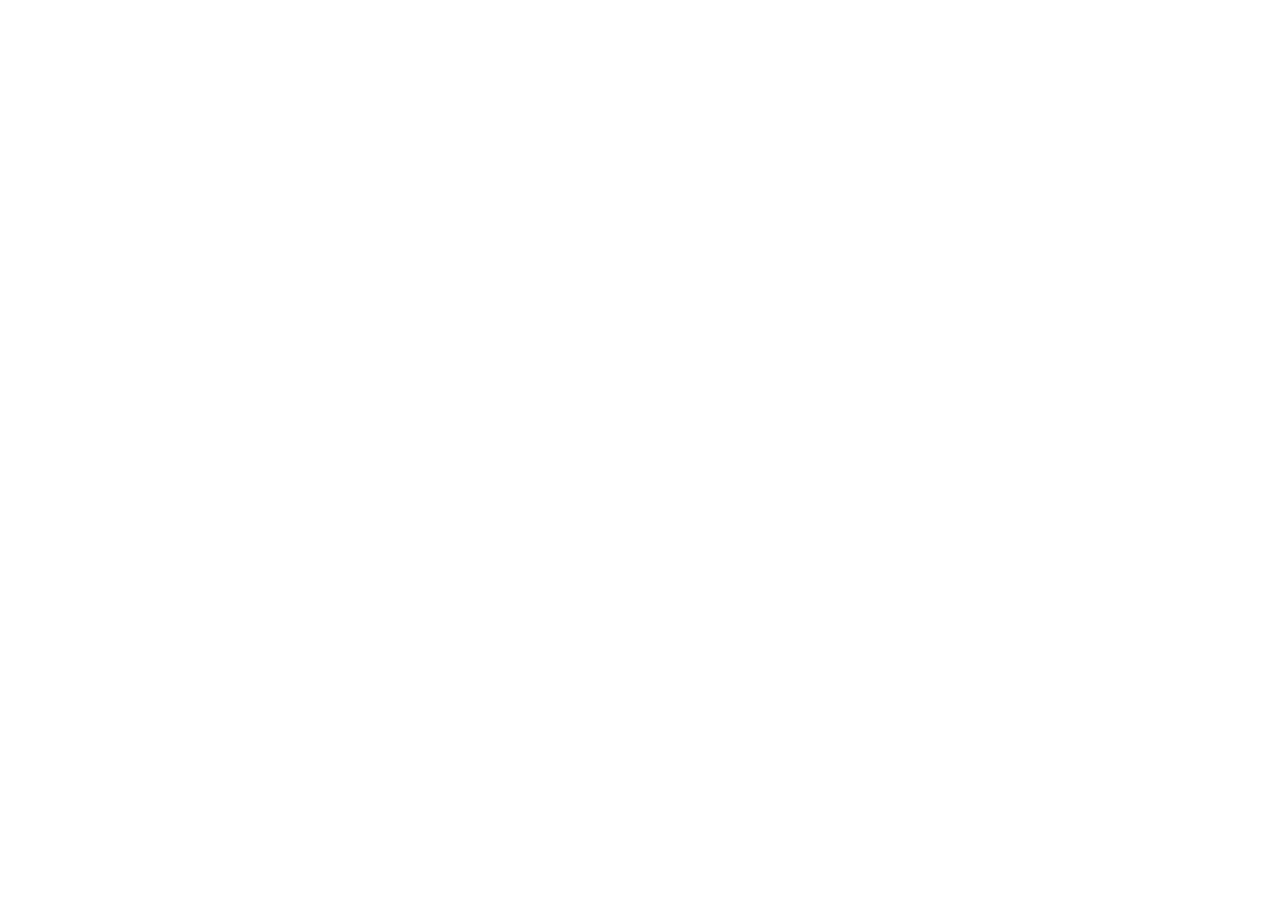
==== index.html @ f7b5b0d2 "feat: make exam overview collapsible" ====
<!doctype html>
<html lang="ko">
  <head>
    <meta charset="UTF-8" />
    <meta
      name="viewport"
      content="width=device-width, initial-scale=1, viewport-fit=cover"
    />
    <title>AWS AI Practitioner 문제 연습장</title>
    <link rel="stylesheet" href="./styles.css" />
  </head>
  <body>
    <div class="app-shell">
      <header class="hero" id="hero">
        <p class="hero__eyebrow">AWS AI Practitioner</p>
        <h1>문제 연습장</h1>
        <p class="hero__copy">
          모바일에서 빠르게 문제를 풀고, 정답 이유와 오답 포인트를 바로 확인할 수
          있게 구성했습니다.
        </p>
        <div class="hero__stats" id="hero-stats"></div>
        <div class="hero__actions">
          <div class="start-mode-group" aria-label="시작 방식 선택">
            <a class="primary-button primary-link hero__start-button" href="./question/?order=random">
              랜덤 시작
            </a>
            <a class="secondary-button primary-link hero__start-button" href="./question/?order=sequence">
              순서대로 시작
            </a>
            <a class="secondary-button primary-link hero__start-button" href="./question/?order=reverse">
              역순 시작
            </a>
          </div>
          <section class="exam-launch" aria-label="실전 65문제 모의시험">
            <div class="exam-launch__copy">
              <p class="exam-launch__eyebrow">실전 65문제</p>
              <h2>90분 모의시험</h2>
              <p class="exam-launch__desc">
                도메인 비중 20/24/28/14/14를 반영해 65문항을 구성하고, 이 중
                15문항은 비채점 허수 문항으로 처리합니다.
              </p>
            </div>
            <a class="primary-button primary-link hero__start-button" href="./question/?session=exam&fresh=1">
              실전 시작
            </a>
          </section>
          <button
            class="secondary-button hero__reset-button"
            id="reset-progress-button"
            data-reset-progress="true"
            type="button"
          >
            처음부터 다시 풀기
          </button>
          <p class="hero__hint">
            시작하면 랜딩 영역은 사라지고 문제 화면만 표시됩니다.
          </p>
        </div>
      </header>

      <details class="overview-board exam-overview" id="exam-overview" open>
        <summary class="overview-board__header exam-overview__summary">
          <div>
            <p class="overview-board__eyebrow">시험 정보</p>
            <h2>AWS Certified AI Practitioner 시험 개요</h2>
          </div>
          <div class="exam-overview__summary-side">
            <span class="pill pill--muted exam-overview__level">입문 수준</span>
            <span class="exam-overview__toggle" aria-hidden="true"></span>
          </div>
        </summary>
        <div class="exam-overview__content">
          <div class="exam-overview__purpose">
          <p class="exam-overview__section-title">목적</p>
          <p class="overview-board__copy exam-overview__purpose-copy">
            AI, ML 및 생성형 AI의 기본 개념을 이해하고, 이를 AWS 환경에서 비즈니스
            문제 해결에 적용하며, 안전하고 책임감 있게 운영할 수 있는 기초 역량을
            검증하는 입문 수준 시험입니다.
          </p>
          </div>
          <div class="exam-overview__grid" aria-label="시험 구성 요약">
            <article class="exam-info-card">
              <p class="exam-info-card__label">시간</p>
              <strong class="exam-info-card__value">준비 10분 + 시험 90분</strong>
              <p class="exam-info-card__meta">2026-05-16 (토) 15:45~17:05</p>
            </article>
            <article class="exam-info-card">
              <p class="exam-info-card__label">문항 수 및 유형</p>
              <strong class="exam-info-card__value">총 65문항</strong>
              <p class="exam-info-card__meta">
                객관식, 복수응답, 순서배열, 매칭형
              </p>
            </article>
            <article class="exam-info-card">
              <p class="exam-info-card__label">합격 기준</p>
              <strong class="exam-info-card__value">700점 이상</strong>
              <p class="exam-info-card__meta">Scaled score 기준 합격</p>
            </article>
          </div>
          <div class="exam-domain-board">
            <div class="exam-domain-board__header">
              <div>
                <p class="exam-overview__section-title">출제 범위</p>
                <p class="exam-domain-board__copy">
                  실전 65문제 모의시험도 아래 비중 20/24/28/14/14를 반영해
                  구성합니다.
                </p>
              </div>
            </div>
            <div class="exam-domain-list" aria-label="콘텐츠 도메인 목록">
              <article class="exam-domain-card">
                <span class="exam-domain-card__index">1</span>
                <div class="exam-domain-card__body">
                  <div class="exam-domain-card__top">
                    <h3>AI 및 ML의 기초</h3>
                    <span class="exam-domain-card__weight">20%</span>
                  </div>
                  <p>기본 AI 개념, 실제 사용 사례, ML 개발 수명주기</p>
                </div>
              </article>
              <article class="exam-domain-card">
                <span class="exam-domain-card__index">2</span>
                <div class="exam-domain-card__body">
                  <div class="exam-domain-card__top">
                    <h3>GenAI의 기초</h3>
                    <span class="exam-domain-card__weight">24%</span>
                  </div>
                  <p>GenAI 개념, 기능과 한계, 활용 방식</p>
                </div>
              </article>
              <article class="exam-domain-card">
                <span class="exam-domain-card__index">3</span>
                <div class="exam-domain-card__body">
                  <div class="exam-domain-card__top">
                    <h3>파운데이션 모델 적용</h3>
                    <span class="exam-domain-card__weight">28%</span>
                  </div>
                  <p>파운데이션 모델을 업무에 적용하는 방법</p>
                </div>
              </article>
              <article class="exam-domain-card">
                <span class="exam-domain-card__index">4</span>
                <div class="exam-domain-card__body">
                  <div class="exam-domain-card__top">
                    <h3>책임 있는 AI에 대한 가이드라인</h3>
                    <span class="exam-domain-card__weight">14%</span>
                  </div>
                  <p>투명성, 설명가능성, 책임 있는 개발 원칙</p>
                </div>
              </article>
              <article class="exam-domain-card">
                <span class="exam-domain-card__index">5</span>
                <div class="exam-domain-card__body">
                  <div class="exam-domain-card__top">
                    <h3>AI 솔루션의 보안, 규정 준수 및 거버넌스</h3>
                    <span class="exam-domain-card__weight">14%</span>
                  </div>
                  <p>보안, 규정 준수, 거버넌스, 데이터 상주 같은 운영 이슈</p>
                </div>
              </article>
            </div>
          </div>
        </div>
      </details>

      <section class="overview-board" id="overview-board">
        <div class="overview-board__header">
          <div>
            <p class="overview-board__eyebrow">문제 상태</p>
            <h2>전체 문제 목록</h2>
          </div>
        </div>
        <p class="overview-board__copy">
          회색은 아직 안 푼 문제, 초록은 맞춘 문제, 빨강은 틀린 문제입니다.
        </p>
        <div class="question-status-summary" id="question-status-summary-overview"></div>
        <div class="question-palette question-palette--overview" id="question-palette-overview"></div>
      </section>

      <section class="overview-board overview-board--search" id="search-board">
        <div class="overview-board__header">
          <div>
            <p class="overview-board__eyebrow">문제 검색</p>
            <h2>단어 또는 문장으로 찾기</h2>
          </div>
        </div>
        <p class="overview-board__copy">
          문제 본문, 보기, 해설, 용어정리 안에 들어 있는 단어를 기준으로 검색합니다.
        </p>
        <label class="search-field">
          <span>검색어</span>
          <input
            id="overview-search-input"
            type="search"
            placeholder="예: Guardrails, RAG, bias, prompt injection"
          />
        </label>
        <div class="search-result-summary" id="overview-search-summary">
          검색어를 입력하면 관련 문제 목록이 나옵니다.
        </div>
        <div class="search-result-list" id="overview-search-results"></div>
      </section>

      <main class="main-content is-hidden" id="main-content">
        <section class="panel panel--quiz is-active" id="quiz-panel">
          <div class="panel__toolbar">
            <div class="segmented" role="tablist" aria-label="문제 모드">
              <button class="segmented__button is-active" data-mode="random" type="button">
                문제 풀이
              </button>
              <button class="segmented__button" data-mode="wrong" type="button">
                오답 다시 풀기
              </button>
              <button class="segmented__button" data-mode="glossary" type="button">
                용어정리 모음
              </button>
            </div>
          </div>

          <section class="quiz-view" id="quiz-view">
            <div class="quiz-meta">
              <div class="quiz-meta__badges">
                <span class="pill" id="mode-badge">문제 풀이</span>
                <span class="pill pill--muted" id="question-id">Q 1</span>
                <span class="pill pill--domain is-hidden" id="domain-badge">도메인 1</span>
              </div>
              <div class="quiz-meta__actions">
                <button class="ghost-button quiz-meta__list-button" id="open-question-search-button" type="button">
                  문제 검색
                </button>
                <button class="ghost-button quiz-meta__list-button" id="open-question-sheet-button" type="button">
                  문제 풀이 현황
                </button>
              </div>
            </div>
            <p class="quiz-meta__copy is-hidden" id="question-meta-copy"></p>
            <div class="quiz-progress" id="quiz-progress">
              <span class="pill pill--progress" id="progress-completed">완료 0문제</span>
              <span class="pill pill--success pill--progress" id="progress-correct">정답 0문제</span>
              <span class="pill pill--muted pill--progress" id="progress-remaining">남음 409문제</span>
              <span class="pill pill--danger pill--progress" id="progress-wrong">오답 0문제</span>
            </div>
            <section class="exam-banner is-hidden" id="exam-banner">
              <div class="exam-banner__top">
                <div>
                  <p class="exam-banner__eyebrow">실전 65문제</p>
                  <h3 class="exam-banner__title">AIF-C01 모의시험</h3>
                </div>
                <div class="exam-timer" id="exam-timer">90:00</div>
              </div>
              <div class="exam-banner__pills">
                <span class="pill pill--progress" id="exam-progress-index">1 / 65</span>
                <span class="pill pill--muted pill--progress" id="exam-progress-answered">응답 0문제</span>
                <span class="pill pill--danger pill--progress" id="exam-progress-remaining-time">남은 90:00</span>
              </div>
              <p class="exam-banner__copy">
                도메인 비중을 반영한 총 65문항 중 15문항은 비채점입니다. 시험 중에는
                어떤 문항이 허수인지 표시되지 않고, 정답과 해설은 종료 후에만
                공개됩니다.
              </p>
            </section>

            <article class="question-card" id="question-card">
              <div class="question-card__header">
                <h2 id="question-title">문제를 불러오는 중입니다.</h2>
              </div>
              <p class="question-card__subtitle" id="question-subtitle">
                단일 선택, 복수 선택, 매칭형, 순서형 문제를 제공합니다.
              </p>
              <div class="question-card__body">
                <p class="question-card__prompt" id="question-prompt"></p>
                <p class="question-card__prompt question-card__prompt--english is-hidden" id="question-prompt-english"></p>
              </div>
            </article>

            <form class="options" id="options-form"></form>

            <div class="action-row" id="action-row">
              <button class="primary-button" id="check-answer-button" type="button" disabled>
                정답 확인
              </button>
            </div>

            <section class="feedback-card is-hidden" id="feedback-card"></section>
            <section class="exam-result-card is-hidden" id="exam-result-card"></section>

            <section class="wrong-note is-hidden" id="wrong-note-summary">
              <div class="wrong-note__header">
                <h3>오답 노트</h3>
                <div class="wrong-note__actions">
                  <button class="ghost-button" id="remove-current-wrong-button" type="button">
                    현재 문제 제거
                  </button>
                  <button class="ghost-button" id="clear-wrong-button" type="button">
                    초기화
                  </button>
                </div>
              </div>
              <div id="wrong-note-list"></div>
            </section>
          </section>

          <section class="glossary-view is-hidden" id="glossary-view">
            <div class="glossary-toolbar">
              <label class="search-field">
                <span>검색</span>
                <input
                  id="glossary-search"
                  type="search"
                  placeholder="예: RAG, Bedrock, Temperature"
                />
              </label>
            </div>
            <div class="glossary-grid" id="glossary-grid"></div>
          </section>
        </section>

        <div class="floating-actions">
          <a class="ghost-button ghost-button--floating ghost-button--floating-secondary primary-link" href="./">
            홈
          </a>
          <button class="ghost-button ghost-button--floating" id="next-question-button" type="button">
            다음
          </button>
        </div>
      </main>

      <div class="sheet-backdrop is-hidden" id="question-sheet-backdrop"></div>
      <section class="question-sheet is-hidden" id="question-sheet" aria-hidden="true">
        <div class="question-sheet__grabber"></div>
        <div class="question-sheet__header">
          <div>
            <p class="question-sheet__eyebrow">문제 목록</p>
            <h2>전체 진행 현황</h2>
          </div>
          <button class="ghost-button" id="close-question-sheet-button" type="button">
            닫기
          </button>
        </div>
        <section class="question-sheet__search" id="question-sheet-search">
          <label class="search-field">
            <span>문제 검색</span>
            <input
              id="sheet-search-input"
              type="search"
              placeholder="예: temperature, fairness, Kendra"
            />
          </label>
          <div class="search-result-summary" id="sheet-search-summary">
            검색어를 입력하면 관련 문제 목록이 나옵니다.
          </div>
          <div class="search-result-list search-result-list--sheet" id="sheet-search-results"></div>
        </section>
        <div class="question-status-summary" id="question-status-summary-sheet"></div>
        <div class="question-palette" id="question-palette-sheet"></div>
      </section>
    </div>

    <script src="./questions.js"></script>
    <script src="./app.js"></script>
  </body>
</html>
---- styles.css ----
:root {
  --bg: #f6efe3;
  --bg-strong: #eedec9;
  --surface: rgba(255, 251, 245, 0.92);
  --surface-strong: #fff9f0;
  --line: rgba(137, 94, 42, 0.14);
  --line-strong: rgba(137, 94, 42, 0.24);
  --ink: #1f2937;
  --ink-soft: #5f6777;
  --accent: #ff6b2c;
  --accent-strong: #d94a11;
  --accent-wash: rgba(255, 107, 44, 0.12);
  --success: #1f8a52;
  --success-wash: rgba(31, 138, 82, 0.12);
  --danger: #cf3e36;
  --danger-wash: rgba(207, 62, 54, 0.12);
  --shadow: 0 16px 38px rgba(92, 64, 25, 0.12);
  --radius-xl: 28px;
  --radius-lg: 22px;
  --radius-md: 16px;
  --radius-sm: 12px;
  --font-sans: "SUIT Variable", "Pretendard Variable", "Noto Sans KR",
    "Apple SD Gothic Neo", sans-serif;
}

* {
  box-sizing: border-box;
}

html {
  min-height: 100%;
}

body {
  margin: 0;
  min-height: 100vh;
  background:
    radial-gradient(circle at top, rgba(255, 232, 189, 0.88), transparent 36%),
    linear-gradient(180deg, #fff8ef 0%, var(--bg) 58%, #e9ddcc 100%);
  color: var(--ink);
  font-family: var(--font-sans);
}

body.is-sheet-open {
  overflow: hidden;
}

button,
a,
input,
select {
  font: inherit;
}

.app-shell {
  width: min(100%, 760px);
  margin: 0 auto;
  padding: 20px 16px calc(32px + env(safe-area-inset-bottom));
}

.app-shell--started {
  padding-bottom: calc(120px + env(safe-area-inset-bottom));
}

.hero {
  position: relative;
  overflow: hidden;
  padding: 22px 20px;
  border: 1px solid rgba(255, 255, 255, 0.64);
  border-radius: 32px;
  background:
    linear-gradient(145deg, rgba(255, 255, 255, 0.8), rgba(255, 244, 230, 0.95)),
    linear-gradient(120deg, rgba(255, 107, 44, 0.08), transparent 40%);
  box-shadow: var(--shadow);
}

.hero::after {
  content: "";
  position: absolute;
  inset: auto -28px -44px auto;
  width: 148px;
  height: 148px;
  border-radius: 50%;
  background: rgba(255, 107, 44, 0.12);
  filter: blur(2px);
}

.hero__eyebrow {
  margin: 0 0 6px;
  color: var(--accent-strong);
  font-size: 0.82rem;
  font-weight: 800;
  letter-spacing: 0.08em;
  text-transform: uppercase;
}

.hero h1 {
  margin: 0;
  font-size: clamp(1.85rem, 6vw, 2.6rem);
  line-height: 1.05;
  letter-spacing: -0.04em;
}

.hero__copy {
  position: relative;
  z-index: 1;
  margin: 12px 0 0;
  max-width: 32rem;
  color: var(--ink-soft);
  line-height: 1.6;
}

.hero__stats {
  display: grid;
  grid-template-columns: repeat(3, minmax(0, 1fr));
  gap: 10px;
  margin-top: 16px;
}

.hero__actions {
  position: relative;
  z-index: 1;
  display: grid;
  gap: 10px;
  margin-top: 18px;
}

.start-mode-group {
  display: grid;
  gap: 8px;
}

.hero__start-button {
  width: 100%;
}

.hero__reset-button {
  width: 100%;
}

.exam-launch {
  display: grid;
  gap: 12px;
  padding: 16px;
  border: 1px solid rgba(255, 107, 44, 0.16);
  border-radius: 22px;
  background:
    linear-gradient(135deg, rgba(255, 107, 44, 0.1), rgba(255, 255, 255, 0.76)),
    rgba(255, 255, 255, 0.74);
}

.exam-launch__copy h2 {
  margin: 0;
  font-size: 1.12rem;
}

.exam-launch__eyebrow,
.exam-banner__eyebrow {
  margin: 0 0 4px;
  color: var(--accent-strong);
  font-size: 0.76rem;
  font-weight: 800;
  letter-spacing: 0.06em;
  text-transform: uppercase;
}

.exam-launch__desc,
.exam-banner__copy {
  margin: 8px 0 0;
  color: var(--ink-soft);
  line-height: 1.55;
  font-size: 0.92rem;
}

.primary-link {
  display: inline-flex;
  align-items: center;
  justify-content: center;
  text-decoration: none;
}

.hero__hint {
  margin: 0;
  color: var(--ink-soft);
  font-size: 0.9rem;
  line-height: 1.5;
}

.overview-board {
  margin-top: 16px;
  padding: 18px;
  border: 1px solid rgba(255, 255, 255, 0.64);
  border-radius: 28px;
  background: rgba(255, 250, 242, 0.84);
  box-shadow: var(--shadow);
}

.overview-board__header,
.question-sheet__header {
  display: flex;
  align-items: flex-start;
  justify-content: space-between;
  gap: 12px;
}

.overview-board__eyebrow,
.question-sheet__eyebrow {
  margin: 0 0 4px;
  color: var(--accent-strong);
  font-size: 0.8rem;
  font-weight: 800;
  letter-spacing: 0.04em;
  text-transform: uppercase;
}

.overview-board h2,
.question-sheet h2 {
  margin: 0;
  font-size: 1.24rem;
}

.overview-board__copy {
  margin: 10px 0 0;
  color: var(--ink-soft);
  line-height: 1.55;
  font-size: 0.94rem;
}

.exam-overview__level {
  white-space: nowrap;
}

.exam-overview__summary {
  cursor: pointer;
  list-style: none;
}

.exam-overview__summary::-webkit-details-marker {
  display: none;
}

.exam-overview__summary-side {
  display: flex;
  align-items: center;
  gap: 8px;
  flex-wrap: wrap;
  justify-content: flex-end;
}

.exam-overview__toggle {
  display: inline-flex;
  align-items: center;
  justify-content: center;
  min-height: 34px;
  padding: 7px 12px;
  border-radius: 999px;
  background: rgba(31, 41, 55, 0.06);
  color: var(--ink-soft);
  font-size: 0.78rem;
  font-weight: 800;
  white-space: nowrap;
}

.exam-overview[open] .exam-overview__toggle::before {
  content: "접기";
}

.exam-overview:not([open]) .exam-overview__toggle::before {
  content: "펼치기";
}

.exam-overview__content {
  margin-top: 14px;
}

.exam-overview__purpose,
.exam-domain-board {
  margin-top: 14px;
}

.exam-overview__section-title {
  margin: 0;
  color: var(--ink);
  font-size: 0.92rem;
  font-weight: 800;
}

.exam-overview__purpose-copy {
  margin-top: 8px;
}

.exam-overview__grid {
  display: grid;
  gap: 10px;
  margin-top: 14px;
}

.exam-info-card,
.exam-domain-card {
  border: 1px solid var(--line);
  border-radius: 20px;
  background: rgba(255, 255, 255, 0.66);
}

.exam-info-card {
  padding: 14px;
}

.exam-info-card__label {
  margin: 0;
  color: var(--ink-soft);
  font-size: 0.78rem;
  font-weight: 800;
}

.exam-info-card__value {
  display: block;
  margin-top: 6px;
  color: var(--ink);
  font-size: 1rem;
  line-height: 1.35;
}

.exam-info-card__meta,
.exam-domain-board__copy,
.exam-domain-card p {
  margin: 6px 0 0;
  color: var(--ink-soft);
  font-size: 0.9rem;
  line-height: 1.55;
}

.exam-domain-list {
  display: grid;
  gap: 10px;
  margin-top: 12px;
}

.exam-domain-card {
  display: grid;
  grid-template-columns: auto minmax(0, 1fr);
  gap: 12px;
  padding: 14px;
}

.exam-domain-card__index {
  display: inline-flex;
  align-items: center;
  justify-content: center;
  width: 34px;
  height: 34px;
  border-radius: 12px;
  background: var(--accent-wash);
  color: var(--accent-strong);
  font-size: 0.92rem;
  font-weight: 900;
  line-height: 1;
}

.exam-domain-card__body {
  min-width: 0;
}

.exam-domain-card__top {
  display: flex;
  align-items: flex-start;
  justify-content: space-between;
  gap: 10px;
}

.exam-domain-card h3 {
  margin: 0;
  font-size: 0.98rem;
  line-height: 1.4;
}

.exam-domain-card__weight {
  flex-shrink: 0;
  padding: 6px 10px;
  border-radius: 999px;
  background: rgba(31, 41, 55, 0.06);
  color: var(--ink-soft);
  font-size: 0.78rem;
  font-weight: 800;
}

.question-status-summary {
  display: grid;
  grid-template-columns: repeat(3, minmax(0, 1fr));
  gap: 6px;
  margin-top: 12px;
}

.status-card {
  padding: 10px 8px;
  border: 1px solid var(--line);
  border-radius: 14px;
  background: rgba(255, 255, 255, 0.7);
  text-align: center;
}

.status-card--pending {
  background: rgba(31, 41, 55, 0.05);
}

.status-card--correct {
  background: var(--success-wash);
  border-color: rgba(31, 138, 82, 0.24);
}

.status-card--wrong {
  background: var(--danger-wash);
  border-color: rgba(207, 62, 54, 0.2);
}

.status-card__label {
  display: block;
  color: var(--ink-soft);
  font-size: 0.76rem;
  font-weight: 700;
}

.status-card__value {
  display: block;
  margin-top: 3px;
  font-size: 1rem;
  line-height: 1;
}

.question-palette {
  display: grid;
  grid-template-columns: repeat(14, minmax(0, 1fr));
  gap: 3px;
  margin-top: 12px;
}

.question-palette--overview {
  max-height: none;
  overflow: visible;
  padding-right: 0;
}

.question-palette__item {
  display: inline-flex;
  align-items: center;
  justify-content: center;
  min-height: 24px;
  padding: 0 2px;
  border: 1px solid transparent;
  border-radius: 8px;
  text-decoration: none;
  cursor: pointer;
  font-size: 0.68rem;
  font-weight: 800;
  line-height: 1;
  white-space: nowrap;
}

.question-palette__item--pending {
  background: rgba(31, 41, 55, 0.06);
  color: var(--ink-soft);
}

.question-palette__item--correct {
  background: var(--success-wash);
  color: var(--success);
}

.question-palette__item--wrong {
  background: var(--danger-wash);
  color: var(--danger);
}

.question-palette__item.is-current {
  border-color: rgba(255, 107, 44, 0.44);
  box-shadow: 0 0 0 3px rgba(255, 107, 44, 0.14);
}

.stat-card {
  padding: 12px 14px;
  border: 1px solid var(--line);
  border-radius: 18px;
  background: rgba(255, 255, 255, 0.6);
}

.stat-card__label {
  display: block;
  color: var(--ink-soft);
  font-size: 0.76rem;
}

.stat-card__value {
  display: block;
  margin-top: 4px;
  font-size: 1.12rem;
  font-weight: 800;
}

.main-content {
  margin-top: 16px;
}

.app-shell--started .main-content {
  margin-top: 0;
}

.panel {
  padding: 16px;
  border: 1px solid rgba(255, 255, 255, 0.6);
  border-radius: 28px;
  background: rgba(255, 250, 242, 0.84);
  box-shadow: var(--shadow);
  backdrop-filter: blur(8px);
}

.panel__toolbar {
  margin-bottom: 18px;
}

.segmented {
  display: flex;
  gap: 8px;
  width: 100%;
  padding: 6px;
  border: 1px solid var(--line);
  border-radius: 18px;
  background: rgba(255, 255, 255, 0.7);
  overflow-x: auto;
}

.segmented__button {
  flex: 1 0 0;
  min-width: max-content;
  padding: 12px 14px;
  border: 0;
  border-radius: 14px;
  background: transparent;
  color: var(--ink-soft);
  font-weight: 700;
}

.segmented__button.is-active {
  background: linear-gradient(135deg, var(--accent), #ff9454);
  color: white;
  box-shadow: 0 10px 24px rgba(255, 107, 44, 0.22);
}

.quiz-view,
.glossary-view {
  animation: fade-up 240ms ease;
}

.quiz-meta,
.action-row,
.wrong-note__header,
.glossary-toolbar,
.question-card__header {
  display: flex;
  align-items: center;
  justify-content: space-between;
  gap: 10px;
}

.quiz-meta__badges,
.wrong-note__actions {
  display: flex;
  align-items: center;
  gap: 8px;
  flex-wrap: wrap;
}

.quiz-meta__list-button {
  flex: 0 0 auto;
}

.quiz-meta__actions {
  display: flex;
  gap: 8px;
  flex-wrap: wrap;
  justify-content: flex-end;
}

.quiz-meta__copy {
  margin: 8px 2px 0;
  color: var(--ink-soft);
  font-size: 0.92rem;
  line-height: 1.55;
}

.quiz-progress {
  display: flex;
  flex-wrap: wrap;
  gap: 8px;
  margin-top: 10px;
}

.exam-banner,
.exam-result-card {
  margin-top: 14px;
  padding: 18px;
  border: 1px solid rgba(255, 107, 44, 0.18);
  border-radius: var(--radius-xl);
  background:
    linear-gradient(140deg, rgba(255, 255, 255, 0.9), rgba(255, 244, 229, 0.94)),
    var(--surface);
}

.exam-banner__top {
  display: flex;
  align-items: flex-start;
  justify-content: space-between;
  gap: 12px;
}

.exam-banner__title,
.exam-result-card__title {
  margin: 0;
  font-size: 1.1rem;
}

.exam-banner__pills,
.exam-result-card__grid,
.exam-result-card__actions {
  display: grid;
  gap: 8px;
}

.exam-banner__pills {
  margin-top: 14px;
  grid-template-columns: repeat(3, minmax(0, 1fr));
}

.exam-timer {
  display: inline-flex;
  align-items: center;
  justify-content: center;
  min-width: 92px;
  min-height: 42px;
  padding: 8px 12px;
  border-radius: 16px;
  background: rgba(31, 41, 55, 0.88);
  color: white;
  font-size: 1rem;
  font-weight: 900;
  letter-spacing: 0.03em;
}

.exam-timer.is-expiring {
  background: linear-gradient(135deg, #e85a4f, #cf3e36);
}

.pill--progress {
  min-height: 34px;
  padding: 7px 12px;
}

.pill {
  display: inline-flex;
  align-items: center;
  gap: 6px;
  padding: 8px 10px;
  border-radius: 999px;
  background: var(--accent-wash);
  color: var(--accent-strong);
  font-size: 0.82rem;
  font-weight: 800;
}

.pill--muted {
  background: rgba(31, 41, 55, 0.06);
  color: var(--ink-soft);
}

.pill--domain {
  background: rgba(137, 94, 42, 0.1);
  color: #895e2a;
}

.pill--success {
  background: var(--success-wash);
  color: var(--success);
}

.pill--danger {
  background: var(--danger-wash);
  color: var(--danger);
}

.question-card,
.feedback-card,
.wrong-note,
.glossary-card {
  margin-top: 14px;
  padding: 18px;
  border: 1px solid var(--line);
  border-radius: var(--radius-xl);
  background: var(--surface);
}

.question-card__subtitle {
  margin: 8px 0 0;
  color: var(--ink-soft);
  line-height: 1.55;
}

.question-card__body {
  margin-top: 16px;
}

.question-card__prompt {
  margin: 0;
  white-space: pre-line;
  line-height: 1.7;
  font-size: 1rem;
}

.question-card__prompt--english {
  margin-top: 12px;
  padding-top: 12px;
  border-top: 1px dashed var(--line-strong);
  color: var(--ink-soft);
  font-size: 0.94rem;
}

.options {
  display: grid;
  gap: 10px;
  margin-top: 14px;
}

.response-helper {
  padding: 12px 14px;
  border: 1px dashed var(--line-strong);
  border-radius: 16px;
  background: rgba(255, 255, 255, 0.58);
  color: var(--ink-soft);
  font-size: 0.93rem;
  line-height: 1.55;
}

.option-card {
  display: block;
  position: relative;
  cursor: pointer;
}

.option-card input {
  position: absolute;
  opacity: 0;
  pointer-events: none;
}

.option-card__inner {
  display: flex;
  gap: 12px;
  align-items: flex-start;
  padding: 16px;
  border: 1px solid var(--line);
  border-radius: 18px;
  background: var(--surface-strong);
  transition:
    transform 140ms ease,
    border-color 140ms ease,
    background 140ms ease,
    box-shadow 140ms ease;
}

.option-card__key {
  display: inline-flex;
  flex: 0 0 34px;
  align-items: center;
  justify-content: center;
  height: 34px;
  border-radius: 12px;
  background: rgba(31, 41, 55, 0.06);
  color: var(--ink-soft);
  font-weight: 800;
}

.option-card__body {
  display: grid;
  gap: 6px;
}

.option-card__text {
  margin: 0;
  line-height: 1.55;
}

.option-card__subtext {
  color: var(--ink-soft);
  font-size: 0.9rem;
  line-height: 1.5;
}

.option-card:hover .option-card__inner,
.option-card input:focus-visible + .option-card__inner {
  transform: translateY(-1px);
  border-color: rgba(255, 107, 44, 0.34);
}

.option-card.is-selected .option-card__inner {
  border-color: rgba(255, 107, 44, 0.6);
  background: rgba(255, 107, 44, 0.08);
  box-shadow: 0 10px 24px rgba(255, 107, 44, 0.14);
}

.option-card.is-correct .option-card__inner {
  border-color: rgba(31, 138, 82, 0.4);
  background: var(--success-wash);
}

.option-card.is-wrong .option-card__inner {
  border-color: rgba(207, 62, 54, 0.4);
  background: var(--danger-wash);
}

.matching-grid,
.ordering-list {
  display: grid;
  gap: 10px;
}

.matching-row,
.ordering-item {
  display: grid;
  gap: 12px;
  padding: 16px;
  border: 1px solid var(--line);
  border-radius: 18px;
  background: var(--surface-strong);
}

.matching-row.is-correct,
.ordering-item.is-correct {
  border-color: rgba(31, 138, 82, 0.4);
  background: var(--success-wash);
}

.matching-row.is-wrong,
.ordering-item.is-wrong {
  border-color: rgba(207, 62, 54, 0.4);
  background: var(--danger-wash);
}

.matching-row__prompt,
.ordering-item__text {
  margin: 0;
  line-height: 1.6;
}

.matching-row__select {
  display: grid;
  gap: 8px;
}

.matching-row__select span {
  color: var(--ink-soft);
  font-size: 0.86rem;
  font-weight: 700;
}

.matching-row__select select {
  width: 100%;
  min-height: 48px;
  padding: 12px 14px;
  border: 1px solid var(--line);
  border-radius: 14px;
  background: rgba(255, 255, 255, 0.94);
  color: var(--ink);
}

.matching-row__answer,
.ordering-item__answer,
.wrong-item__answer {
  margin: 0;
  color: var(--ink-soft);
  line-height: 1.55;
  font-size: 0.92rem;
}

.ordering-item {
  grid-template-columns: auto 1fr auto;
  align-items: start;
}

.ordering-item__order {
  display: inline-flex;
  align-items: center;
  justify-content: center;
  width: 34px;
  height: 34px;
  border-radius: 12px;
  background: rgba(31, 41, 55, 0.06);
  color: var(--ink-soft);
  font-weight: 800;
}

.ordering-item__body {
  display: grid;
  gap: 8px;
}

.ordering-item__controls {
  display: grid;
  gap: 8px;
}

.order-button {
  min-width: 56px;
  min-height: 42px;
  padding: 10px 12px;
  border: 0;
  border-radius: 12px;
  background: rgba(31, 41, 55, 0.08);
  color: var(--ink);
  font-weight: 800;
}

.order-button:disabled {
  opacity: 0.45;
}

.action-row {
  margin-top: 14px;
}

.primary-button,
.secondary-button,
.ghost-button {
  border: 0;
  border-radius: 16px;
  font-weight: 800;
}

.primary-button,
.secondary-button {
  flex: 1 0 0;
  min-height: 50px;
  padding: 14px 16px;
}

.primary-button {
  background: linear-gradient(135deg, var(--accent), #ff9454);
  color: white;
  box-shadow: 0 16px 28px rgba(255, 107, 44, 0.22);
}

.primary-button:disabled {
  opacity: 0.45;
  box-shadow: none;
}

.secondary-button,
.ghost-button {
  background: rgba(31, 41, 55, 0.05);
  color: var(--ink);
}

.ghost-button {
  min-height: 42px;
  padding: 10px 12px;
  white-space: nowrap;
}

.ghost-button:disabled {
  opacity: 0.45;
}

.floating-actions {
  position: fixed;
  right: 16px;
  bottom: max(92px, calc(16px + env(safe-area-inset-bottom)));
  z-index: 40;
  display: grid;
  gap: 10px;
  justify-items: end;
}

.ghost-button--floating {
  display: inline-flex;
  align-items: center;
  justify-content: center;
  width: 63.69px;
  min-width: 63.69px;
  height: 47.5px;
  min-height: 47.5px;
  padding: 0;
  border-radius: 999px;
  text-decoration: none;
}

.ghost-button--floating-secondary {
  background: rgba(255, 255, 255, 0.92);
  color: var(--ink);
  border: 1px solid rgba(92, 64, 25, 0.08);
  box-shadow: 0 12px 28px rgba(92, 64, 25, 0.14);
}

.ghost-button--floating:not(.ghost-button--floating-secondary) {
  background: linear-gradient(135deg, var(--accent), #ff9454);
  color: white;
  box-shadow: 0 18px 36px rgba(255, 107, 44, 0.28);
}

.ghost-button--floating:disabled {
  opacity: 0.4;
  box-shadow: none;
}

.sheet-backdrop {
  position: fixed;
  inset: 0;
  z-index: 70;
  background: rgba(15, 23, 42, 0.34);
}

.question-sheet {
  position: fixed;
  left: 50%;
  bottom: 0;
  z-index: 71;
  width: min(100%, 760px);
  max-height: calc(100dvh - 8px);
  padding: 12px 12px calc(14px + env(safe-area-inset-bottom));
  border-radius: 28px 28px 0 0;
  background: rgba(255, 249, 240, 0.98);
  box-shadow: 0 -18px 42px rgba(15, 23, 42, 0.16);
  overflow-y: auto;
  transform: translateX(-50%);
}

.question-sheet__grabber {
  width: 52px;
  height: 5px;
  margin: 0 auto 12px;
  border-radius: 999px;
  background: rgba(31, 41, 55, 0.14);
}

.question-sheet__search {
  margin-top: 14px;
}

.feedback-card {
  white-space: pre-line;
}

.feedback-card__status {
  display: inline-flex;
  align-items: center;
  gap: 8px;
  padding: 8px 12px;
  border-radius: 999px;
  font-weight: 800;
}

.feedback-card__status.is-correct {
  background: var(--success-wash);
  color: var(--success);
}

.feedback-card__status.is-wrong {
  background: var(--danger-wash);
  color: var(--danger);
}

.exam-result-card__status {
  display: inline-flex;
  align-items: center;
  justify-content: center;
  padding: 8px 12px;
  border-radius: 999px;
  font-weight: 800;
}

.exam-result-card__status.is-pass {
  background: var(--success-wash);
  color: var(--success);
}

.exam-result-card__status.is-fail {
  background: var(--danger-wash);
  color: var(--danger);
}

.exam-result-card__copy,
.exam-result-card__note {
  margin: 10px 0 0;
  color: var(--ink-soft);
  line-height: 1.6;
}

.exam-result-card__grid {
  margin-top: 14px;
  grid-template-columns: repeat(2, minmax(0, 1fr));
}

.exam-result-stat {
  padding: 14px;
  border: 1px solid var(--line);
  border-radius: 18px;
  background: rgba(255, 255, 255, 0.72);
}

.exam-result-stat__label {
  display: block;
  color: var(--ink-soft);
  font-size: 0.82rem;
}

.exam-result-stat__value {
  display: block;
  margin-top: 4px;
  font-size: 1.08rem;
  font-weight: 900;
}

.exam-result-card__actions {
  margin-top: 14px;
}

.exam-result-card__actions .primary-button,
.exam-result-card__actions .secondary-button {
  width: 100%;
}

.feedback-card__title {
  margin: 14px 0 8px;
  font-size: 1.02rem;
}

.feedback-card__line {
  margin: 0;
  color: var(--ink-soft);
  line-height: 1.65;
}

.feedback-list {
  margin: 10px 0 0;
  padding-left: 18px;
  color: var(--ink-soft);
}

.feedback-list li {
  line-height: 1.65;
}

.wrong-note__header h3 {
  margin: 0;
}

.wrong-item {
  display: grid;
  gap: 6px;
  padding: 14px 0;
  border-top: 1px solid var(--line);
}

.wrong-item:first-child {
  border-top: 0;
}

.wrong-item__top {
  display: flex;
  align-items: center;
  justify-content: space-between;
  gap: 10px;
}

.wrong-item__title {
  margin: 0;
  font-weight: 800;
}

.wrong-item__meta {
  color: var(--ink-soft);
  font-size: 0.88rem;
}

.wrong-item__excerpt {
  margin: 0;
  color: var(--ink-soft);
  line-height: 1.55;
}

.wrong-item__button {
  align-self: flex-start;
  padding: 10px 12px;
  border: 0;
  border-radius: 12px;
  background: rgba(255, 107, 44, 0.1);
  color: var(--accent-strong);
  font-weight: 800;
}

.glossary-toolbar {
  margin-bottom: 12px;
}

.search-field {
  display: grid;
  gap: 8px;
  width: 100%;
}

.search-field span {
  color: var(--ink-soft);
  font-size: 0.88rem;
  font-weight: 700;
}

.search-field input {
  width: 100%;
  min-height: 48px;
  padding: 12px 14px;
  border: 1px solid var(--line);
  border-radius: 16px;
  background: rgba(255, 255, 255, 0.86);
}

.search-result-summary {
  margin-top: 12px;
  color: var(--ink-soft);
  font-size: 0.9rem;
  line-height: 1.55;
}

.search-result-list {
  display: grid;
  gap: 10px;
  margin-top: 12px;
}

.search-result-item {
  display: grid;
  gap: 10px;
  padding: 14px;
  border: 1px solid var(--line);
  border-radius: 18px;
  background: rgba(255, 255, 255, 0.72);
}

.search-result-item__top {
  display: flex;
  align-items: center;
  gap: 8px;
  flex-wrap: wrap;
}

.search-result-item__title {
  margin: 0;
  font-size: 1rem;
  font-weight: 800;
}

.search-result-item__excerpt {
  margin: 0;
  color: var(--ink-soft);
  line-height: 1.6;
  font-size: 0.93rem;
}

.search-result-item__action {
  align-self: flex-start;
  padding: 10px 12px;
  border: 0;
  border-radius: 12px;
  background: rgba(255, 107, 44, 0.1);
  color: var(--accent-strong);
  font-weight: 800;
  text-decoration: none;
}

.search-result-list--sheet {
  max-height: 260px;
  overflow-y: auto;
  padding-right: 2px;
}

.glossary-grid {
  display: grid;
  gap: 12px;
}

.glossary-card {
  margin-top: 0;
}

.glossary-card__term {
  margin: 0;
  font-size: 1.04rem;
}

.glossary-card__desc {
  margin: 10px 0 0;
  color: var(--ink-soft);
  line-height: 1.65;
}

.glossary-card__links {
  display: flex;
  flex-wrap: wrap;
  gap: 8px;
  margin-top: 12px;
}

.glossary-card__link {
  padding: 8px 10px;
  border: 0;
  border-radius: 999px;
  background: rgba(31, 41, 55, 0.06);
  color: var(--ink);
  font-weight: 700;
}

.empty-state {
  padding: 26px 18px;
  border: 1px dashed var(--line-strong);
  border-radius: 20px;
  background: rgba(255, 255, 255, 0.46);
  color: var(--ink-soft);
  text-align: center;
  line-height: 1.7;
}

.is-hidden {
  display: none !important;
}

body.is-exam-mode .panel__toolbar,
body.is-exam-mode #quiz-progress,
body.is-exam-mode #open-question-sheet-button,
body.is-exam-mode #next-question-button,
body.is-exam-mode #wrong-note-summary {
  display: none !important;
}

@keyframes fade-up {
  from {
    opacity: 0;
    transform: translateY(8px);
  }
  to {
    opacity: 1;
    transform: translateY(0);
  }
}

@media (min-width: 720px) {
  .app-shell {
    padding-top: 28px;
  }

  .hero,
  .panel {
    padding: 22px;
  }

  .start-mode-group {
    grid-template-columns: repeat(3, minmax(0, 1fr));
  }

  .exam-launch {
    grid-template-columns: minmax(0, 1fr) auto;
    align-items: center;
  }

  .exam-overview__grid {
    grid-template-columns: repeat(3, minmax(0, 1fr));
  }

  .glossary-grid {
    grid-template-columns: repeat(2, minmax(0, 1fr));
  }

  .question-palette {
    grid-template-columns: repeat(18, minmax(0, 1fr));
  }
}

@media (max-width: 520px) {
  .hero__stats {
    grid-template-columns: 1fr;
  }

  .overview-board__header,
  .question-sheet__header,
  .action-row,
  .question-card__header,
  .wrong-note__header,
  .glossary-toolbar,
  .exam-banner__top,
  .exam-domain-card__top {
    flex-direction: column;
    align-items: stretch;
  }

  .exam-overview__summary-side {
    justify-content: flex-start;
  }

  .quiz-meta {
    flex-direction: column;
    align-items: stretch;
  }

  .quiz-meta__actions {
    justify-content: stretch;
  }

  .wrong-item__top {
    flex-direction: column;
    align-items: flex-start;
  }

  .floating-actions {
    right: 16px;
  }

  .question-palette {
    grid-template-columns: repeat(15, minmax(0, 1fr));
    gap: 3px;
  }

  .exam-banner__pills,
  .exam-result-card__grid {
    grid-template-columns: 1fr;
  }

  .question-palette__item {
    min-height: 22px;
    font-size: 0.62rem;
    border-radius: 7px;
  }

  .ordering-item {
    grid-template-columns: 1fr;
  }

  .ordering-item__controls {
    grid-template-columns: repeat(2, minmax(0, 1fr));
  }
}
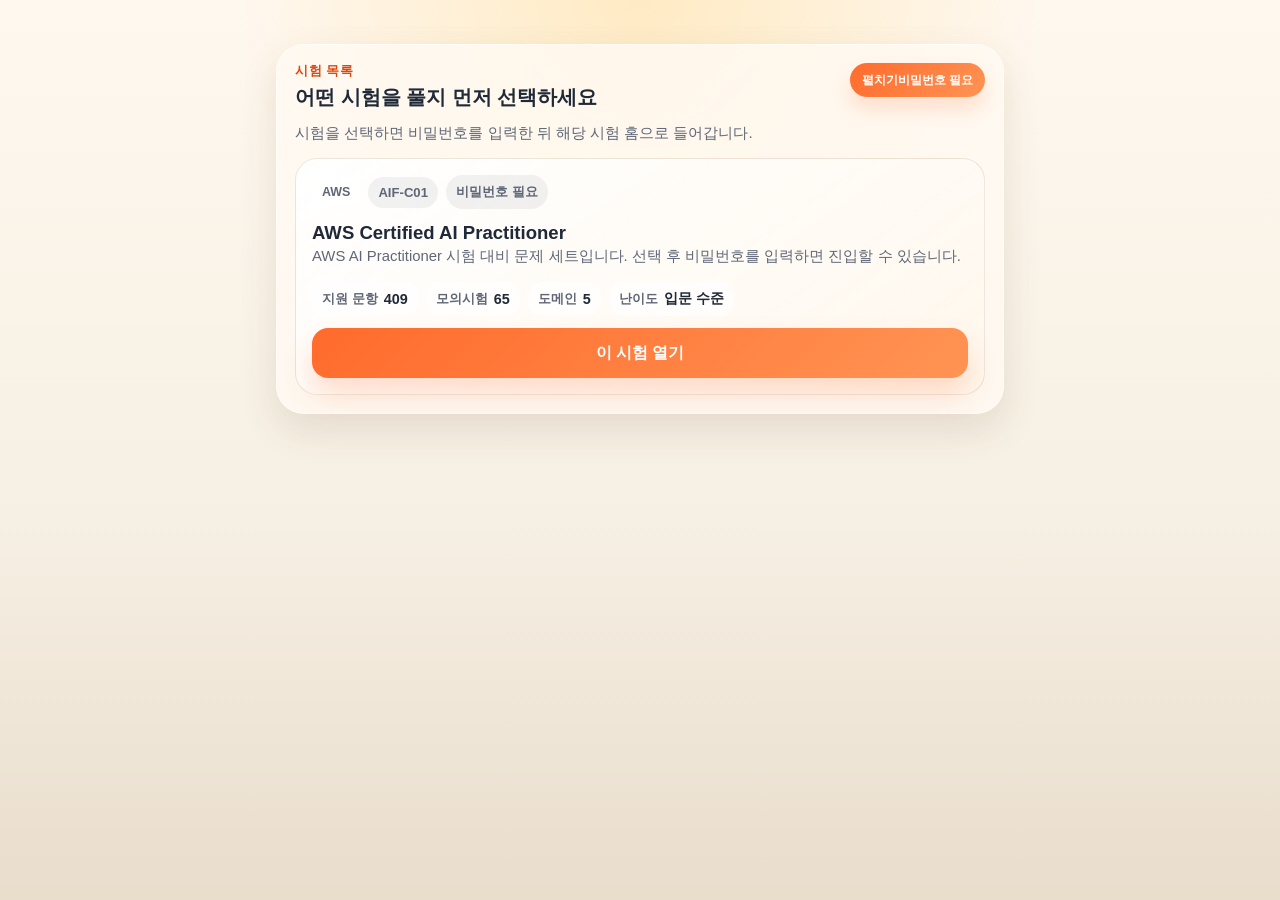
==== commit 3c530962: "feat: add exam selection front door" ====
--- a/index.html
+++ b/index.html
@@ -6,28 +6,58 @@
       name="viewport"
       content="width=device-width, initial-scale=1, viewport-fit=cover"
     />
-    <title>AWS AI Practitioner 문제 연습장</title>
+    <title>exam-practice | AWS AI Practitioner</title>
     <link rel="stylesheet" href="./styles.css" />
   </head>
   <body>
     <div class="app-shell">
+      <section class="overview-board exam-catalog" id="exam-catalog">
+        <div class="overview-board__header">
+          <div>
+            <p class="overview-board__eyebrow">시험 목록</p>
+            <h2>어떤 시험을 풀지 먼저 선택하세요</h2>
+          </div>
+          <div class="overview-board__summary-side">
+            <span class="overview-board__toggle exam-catalog__toggle" aria-hidden="true">
+              비밀번호 필요
+            </span>
+          </div>
+        </div>
+        <p class="overview-board__copy">
+          시험을 선택하면 비밀번호를 입력한 뒤 해당 시험 홈으로 들어갑니다.
+        </p>
+        <div class="exam-catalog__list" id="exam-catalog-list"></div>
+      </section>
+
       <header class="hero" id="hero">
-        <p class="hero__eyebrow">AWS AI Practitioner</p>
-        <h1>문제 연습장</h1>
-        <p class="hero__copy">
+        <p class="hero__eyebrow">exam-practice</p>
+        <h1 id="hero-title">문제 연습장</h1>
+        <p class="hero__copy" id="hero-copy">
           모바일에서 빠르게 문제를 풀고, 정답 이유와 오답 포인트를 바로 확인할 수
           있게 구성했습니다.
         </p>
         <div class="hero__stats" id="hero-stats"></div>
         <div class="hero__actions">
           <div class="start-mode-group" aria-label="시작 방식 선택">
-            <a class="primary-button primary-link hero__start-button" href="./question/?order=random">
+            <a
+              class="primary-button primary-link hero__start-button"
+              data-start-order="random"
+              href="./question/?exam=aif-c01&order=random"
+            >
               랜덤 시작
             </a>
-            <a class="secondary-button primary-link hero__start-button" href="./question/?order=sequence">
+            <a
+              class="secondary-button primary-link hero__start-button"
+              data-start-order="sequence"
+              href="./question/?exam=aif-c01&order=sequence"
+            >
               순서대로 시작
             </a>
-            <a class="secondary-button primary-link hero__start-button" href="./question/?order=reverse">
+            <a
+              class="secondary-button primary-link hero__start-button"
+              data-start-order="reverse"
+              href="./question/?exam=aif-c01&order=reverse"
+            >
               역순 시작
             </a>
           </div>
@@ -40,7 +70,11 @@
                 15문항은 비채점 허수 문항으로 처리합니다.
               </p>
             </div>
-            <a class="primary-button primary-link hero__start-button" href="./question/?session=exam&fresh=1">
+            <a
+              class="primary-button primary-link hero__start-button"
+              data-start-session="exam"
+              href="./question/?exam=aif-c01&session=exam&fresh=1"
+            >
               실전 시작
             </a>
           </section>
@@ -58,18 +92,18 @@
         </div>
       </header>
 
-      <details class="overview-board exam-overview" id="exam-overview" open>
-        <summary class="overview-board__header exam-overview__summary">
+      <details class="overview-board exam-overview" id="exam-overview">
+        <summary class="overview-board__header overview-board__summary">
           <div>
             <p class="overview-board__eyebrow">시험 정보</p>
             <h2>AWS Certified AI Practitioner 시험 개요</h2>
           </div>
-          <div class="exam-overview__summary-side">
+          <div class="overview-board__summary-side">
             <span class="pill pill--muted exam-overview__level">입문 수준</span>
-            <span class="exam-overview__toggle" aria-hidden="true"></span>
+            <span class="overview-board__toggle" aria-hidden="true"></span>
           </div>
         </summary>
-        <div class="exam-overview__content">
+        <div class="overview-board__content exam-overview__content">
           <div class="exam-overview__purpose">
           <p class="exam-overview__section-title">목적</p>
           <p class="overview-board__copy exam-overview__purpose-copy">
@@ -163,24 +197,29 @@
         </div>
       </details>
 
-      <section class="overview-board" id="overview-board">
-        <div class="overview-board__header">
+      <details class="overview-board" id="overview-board">
+        <summary class="overview-board__header overview-board__summary">
           <div>
             <p class="overview-board__eyebrow">문제 상태</p>
             <h2>전체 문제 목록</h2>
           </div>
-        </div>
-        <p class="overview-board__copy">
-          회색은 아직 안 푼 문제, 초록은 맞춘 문제, 빨강은 틀린 문제입니다.
-        </p>
-        <div class="question-status-summary" id="question-status-summary-overview"></div>
-        <div class="question-palette question-palette--overview" id="question-palette-overview"></div>
-      </section>
+          <div class="overview-board__summary-side">
+            <span class="overview-board__toggle" aria-hidden="true"></span>
+          </div>
+        </summary>
+        <div class="overview-board__content">
+          <p class="overview-board__copy">
+            회색은 아직 안 푼 문제, 초록은 맞춘 문제, 빨강은 틀린 문제입니다.
+          </p>
+          <div class="question-status-summary" id="question-status-summary-overview"></div>
+          <div class="question-palette question-palette--overview" id="question-palette-overview"></div>
+        </div>
+      </details>
 
       <section class="overview-board overview-board--search" id="search-board">
         <div class="overview-board__header">
           <div>
-            <p class="overview-board__eyebrow">문제 검색</p>
+            <p class="overview-board__eyebrow">텍스트기반 문제 검색</p>
             <h2>단어 또는 문장으로 찾기</h2>
           </div>
         </div>
@@ -226,10 +265,16 @@
               </div>
               <div class="quiz-meta__actions">
                 <button class="ghost-button quiz-meta__list-button" id="open-question-search-button" type="button">
-                  문제 검색
+                  <span class="icon-label">
+                    <svg class="icon-label__icon icon-label__icon--search" viewBox="0 0 24 24" aria-hidden="true">
+                      <circle cx="11" cy="11" r="6.5"></circle>
+                      <path d="M16 16L21 21"></path>
+                    </svg>
+                    <span>텍스트기반 문제 검색</span>
+                  </span>
                 </button>
                 <button class="ghost-button quiz-meta__list-button" id="open-question-sheet-button" type="button">
-                  문제 풀이 현황
+                  문제풀이 현황 0/409
                 </button>
               </div>
             </div>
@@ -276,6 +321,9 @@
             <form class="options" id="options-form"></form>
 
             <div class="action-row" id="action-row">
+              <button class="secondary-button is-hidden" id="previous-question-button" type="button">
+                이전
+              </button>
               <button class="primary-button" id="check-answer-button" type="button" disabled>
                 정답 확인
               </button>
@@ -339,7 +387,13 @@
         </div>
         <section class="question-sheet__search" id="question-sheet-search">
           <label class="search-field">
-            <span>문제 검색</span>
+            <span class="icon-label">
+              <svg class="icon-label__icon icon-label__icon--search" viewBox="0 0 24 24" aria-hidden="true">
+                <circle cx="11" cy="11" r="6.5"></circle>
+                <path d="M16 16L21 21"></path>
+              </svg>
+              <span>텍스트기반 문제 검색</span>
+            </span>
             <input
               id="sheet-search-input"
               type="search"
--- a/styles.css
+++ b/styles.css
@@ -186,6 +186,96 @@
   line-height: 1.5;
 }
 
+.exam-catalog__toggle {
+  cursor: default;
+}
+
+.exam-catalog__list {
+  display: grid;
+  gap: 12px;
+  margin-top: 14px;
+}
+
+.exam-card {
+  display: grid;
+  gap: 12px;
+  padding: 16px;
+  border: 1px solid var(--line);
+  border-radius: 22px;
+  background:
+    linear-gradient(145deg, rgba(255, 255, 255, 0.84), rgba(255, 247, 236, 0.94)),
+    rgba(255, 255, 255, 0.7);
+  transition:
+    border-color 0.18s ease,
+    transform 0.18s ease,
+    box-shadow 0.18s ease;
+}
+
+.exam-card.is-current {
+  border-color: rgba(255, 107, 44, 0.28);
+  box-shadow: 0 14px 24px rgba(255, 107, 44, 0.12);
+}
+
+.exam-card__top,
+.exam-card__meta {
+  display: flex;
+  align-items: center;
+  gap: 8px;
+  flex-wrap: wrap;
+}
+
+.exam-card__provider {
+  display: inline-flex;
+  align-items: center;
+  padding: 7px 10px;
+  border-radius: 999px;
+  background: rgba(255, 255, 255, 0.76);
+  color: var(--ink-soft);
+  font-size: 0.78rem;
+  font-weight: 800;
+}
+
+.exam-card__title {
+  margin: 0;
+  font-size: 1.16rem;
+  line-height: 1.3;
+}
+
+.exam-card__desc {
+  margin: 0;
+  color: var(--ink-soft);
+  font-size: 0.93rem;
+  line-height: 1.6;
+}
+
+.exam-card__metric {
+  display: inline-flex;
+  align-items: center;
+  padding: 8px 10px;
+  border-radius: 14px;
+  background: rgba(255, 255, 255, 0.72);
+  color: var(--ink-soft);
+  font-size: 0.84rem;
+  font-weight: 700;
+}
+
+.exam-card__metric strong {
+  margin-left: 6px;
+  color: var(--ink);
+  font-size: 0.9rem;
+}
+
+.exam-card__actions {
+  display: flex;
+  align-items: center;
+  gap: 8px;
+  flex-wrap: wrap;
+}
+
+.exam-card__button {
+  width: 100%;
+}
+
 .overview-board {
   margin-top: 16px;
   padding: 18px;
@@ -230,16 +320,16 @@
   white-space: nowrap;
 }
 
-.exam-overview__summary {
+.overview-board__summary {
   cursor: pointer;
   list-style: none;
 }
 
-.exam-overview__summary::-webkit-details-marker {
+.overview-board__summary::-webkit-details-marker {
   display: none;
 }
 
-.exam-overview__summary-side {
+.overview-board__summary-side {
   display: flex;
   align-items: center;
   gap: 8px;
@@ -247,29 +337,30 @@
   justify-content: flex-end;
 }
 
-.exam-overview__toggle {
+.overview-board__toggle {
   display: inline-flex;
   align-items: center;
   justify-content: center;
   min-height: 34px;
   padding: 7px 12px;
   border-radius: 999px;
-  background: rgba(31, 41, 55, 0.06);
-  color: var(--ink-soft);
+  background: linear-gradient(135deg, var(--accent), #ff9454);
+  color: white;
   font-size: 0.78rem;
   font-weight: 800;
   white-space: nowrap;
-}
-
-.exam-overview[open] .exam-overview__toggle::before {
+  box-shadow: 0 12px 20px rgba(255, 107, 44, 0.18);
+}
+
+.overview-board[open] .overview-board__toggle::before {
   content: "접기";
 }
 
-.exam-overview:not([open]) .exam-overview__toggle::before {
+.overview-board:not([open]) .overview-board__toggle::before {
   content: "펼치기";
 }
 
-.exam-overview__content {
+.overview-board__content {
   margin-top: 14px;
 }
 
@@ -403,6 +494,15 @@
   background: rgba(31, 41, 55, 0.05);
 }
 
+.status-card--all {
+  background: rgba(31, 41, 55, 0.05);
+}
+
+.status-card--answered {
+  background: var(--accent-wash);
+  border-color: rgba(255, 107, 44, 0.24);
+}
+
 .status-card--correct {
   background: var(--success-wash);
   border-color: rgba(31, 138, 82, 0.24);
@@ -459,6 +559,11 @@
 .question-palette__item--pending {
   background: rgba(31, 41, 55, 0.06);
   color: var(--ink-soft);
+}
+
+.question-palette__item--answered {
+  background: var(--accent-wash);
+  color: var(--accent-strong);
 }
 
 .question-palette__item--correct {
@@ -571,6 +676,24 @@
 
 .quiz-meta__list-button {
   flex: 0 0 auto;
+}
+
+.icon-label {
+  display: inline-flex;
+  align-items: center;
+  gap: 6px;
+  min-width: 0;
+}
+
+.icon-label__icon {
+  width: 16px;
+  height: 16px;
+  flex: 0 0 16px;
+  stroke: currentColor;
+  fill: none;
+  stroke-width: 2;
+  stroke-linecap: round;
+  stroke-linejoin: round;
 }
 
 .quiz-meta__actions {
@@ -1096,6 +1219,57 @@
   grid-template-columns: repeat(2, minmax(0, 1fr));
 }
 
+.exam-domain-performance {
+  margin-top: 16px;
+}
+
+.exam-domain-performance__title {
+  margin: 0;
+  font-size: 1rem;
+}
+
+.exam-domain-performance__copy,
+.exam-domain-performance__meta {
+  margin: 6px 0 0;
+  color: var(--ink-soft);
+  line-height: 1.55;
+}
+
+.exam-domain-performance__grid {
+  display: grid;
+  gap: 10px;
+  margin-top: 12px;
+}
+
+.exam-domain-performance__item {
+  padding: 14px;
+  border: 1px solid var(--line);
+  border-radius: 18px;
+  background: rgba(255, 255, 255, 0.72);
+}
+
+.exam-domain-performance__top {
+  display: flex;
+  align-items: flex-start;
+  justify-content: space-between;
+  gap: 12px;
+}
+
+.exam-domain-performance__name {
+  font-weight: 800;
+  line-height: 1.45;
+}
+
+.exam-domain-performance__rate {
+  flex-shrink: 0;
+  padding: 6px 10px;
+  border-radius: 999px;
+  background: var(--accent-wash);
+  color: var(--accent-strong);
+  font-size: 0.82rem;
+  font-weight: 900;
+}
+
 .exam-result-stat {
   padding: 14px;
   border: 1px solid var(--line);
@@ -1330,7 +1504,6 @@
 
 body.is-exam-mode .panel__toolbar,
 body.is-exam-mode #quiz-progress,
-body.is-exam-mode #open-question-sheet-button,
 body.is-exam-mode #next-question-button,
 body.is-exam-mode #wrong-note-summary {
   display: none !important;
@@ -1386,7 +1559,6 @@
 
   .overview-board__header,
   .question-sheet__header,
-  .action-row,
   .question-card__header,
   .wrong-note__header,
   .glossary-toolbar,
@@ -1396,7 +1568,7 @@
     align-items: stretch;
   }
 
-  .exam-overview__summary-side {
+  .overview-board__summary-side {
     justify-content: flex-start;
   }
 
@@ -1416,6 +1588,15 @@
 
   .floating-actions {
     right: 16px;
+  }
+
+  .action-row {
+    flex-direction: column;
+    align-items: stretch;
+  }
+
+  .action-row--exam {
+    flex-direction: row;
   }
 
   .question-palette {
